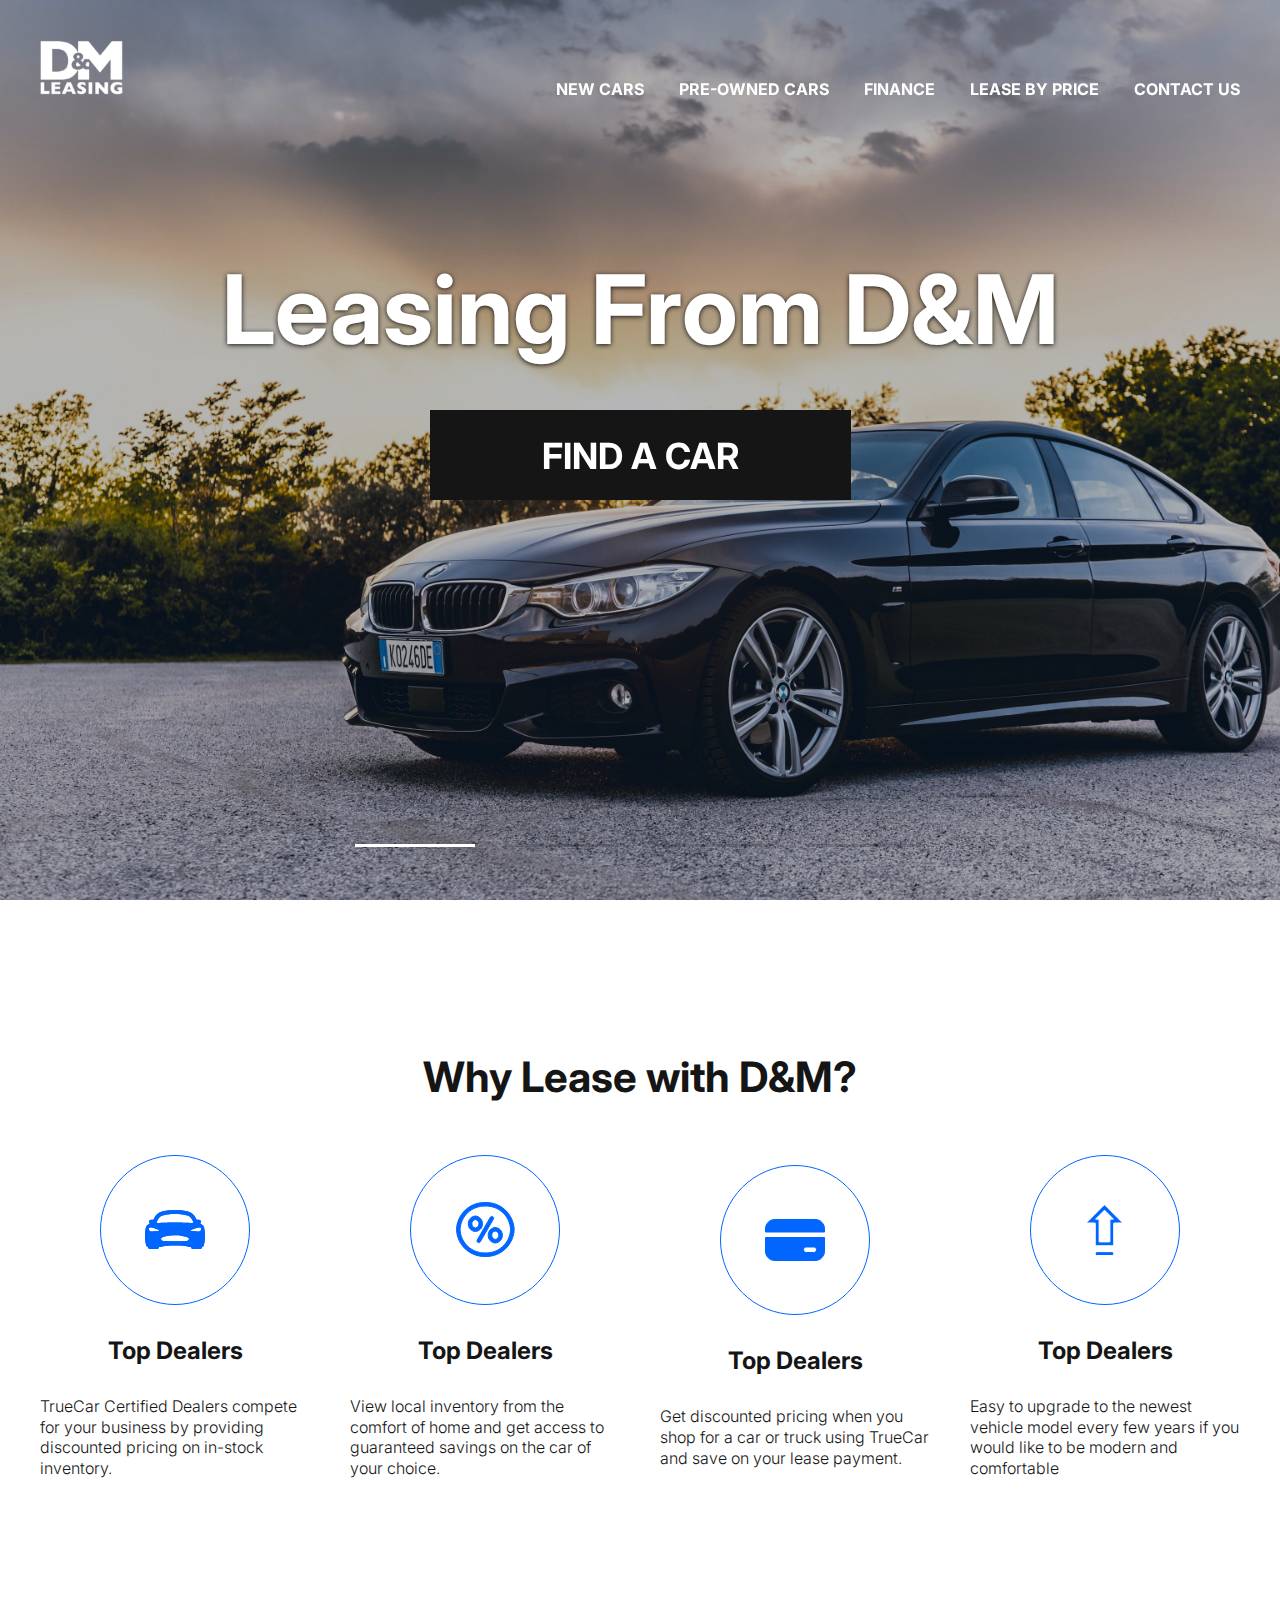
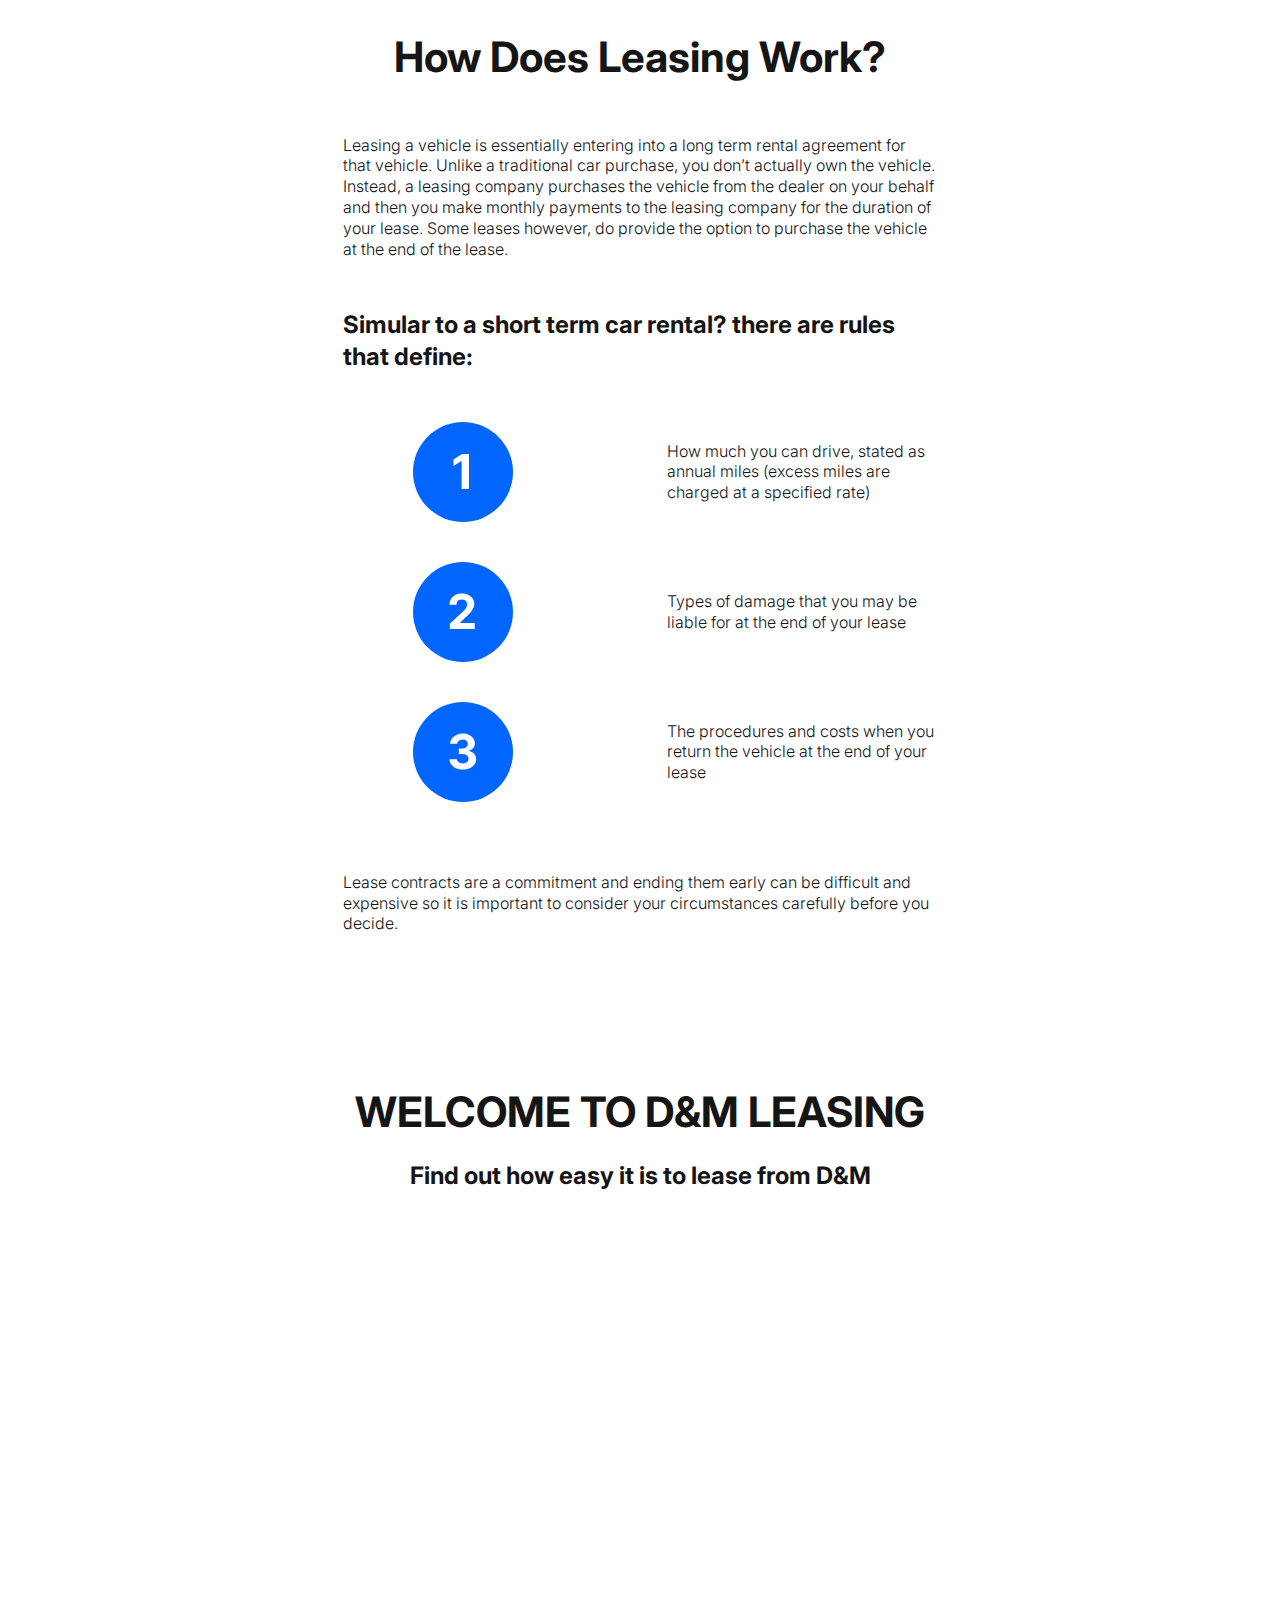
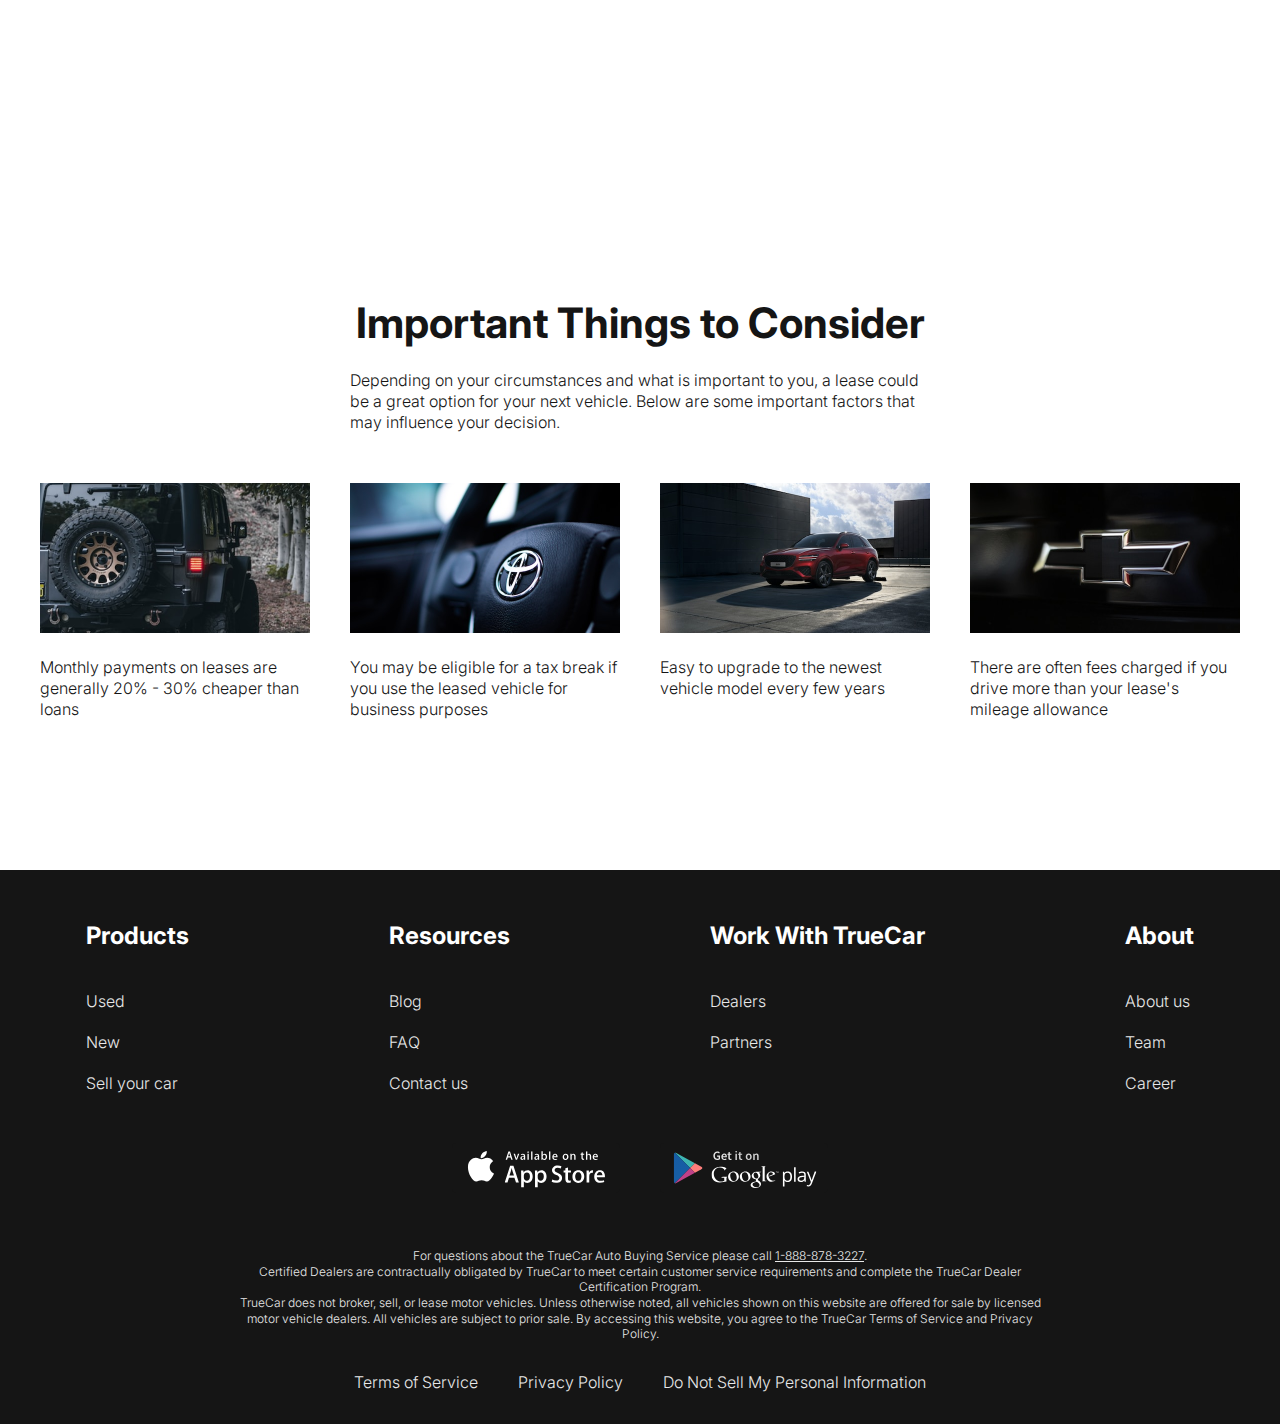
==== index.html @ 963451e2 "init layout" ====
<!DOCTYPE html>
<html lang="en">
<head>
    <meta charset="UTF-8">
    <meta name="viewport" content="width=device-width, initial-scale=1.0">
    <!-- slider CDN -->
    <link rel="stylesheet" href="https://cdn.jsdelivr.net/npm/swiper@11/swiper-bundle.min.css"/>
    <script src="https://cdn.jsdelivr.net/npm/swiper@11/swiper-bundle.min.js" defer></script>
    <!-- script -->
    <script src="./app.js" defer></script>
    <!-- css -->
    <link rel="stylesheet" href="./style.css">
    <!-- fonts -->
    <link rel="preconnect" href="https://fonts.googleapis.com">
    <link rel="preconnect" href="https://fonts.gstatic.com" crossorigin>
    <link href="https://fonts.googleapis.com/css2?family=Inter:wght@100..900&display=swap" rel="stylesheet">

    <title>Document</title>
</head>
<body>
    <div class="wrapper">
        <header class="header-main">
            <div class="header_container">
                <a href="/index.html" class="logo">
                    <img src="./images/main_logo.svg" alt="" class="logo__img">
                </a>
                <nav class="header_menu">
                    <ul class="menu__list">
                        <li class="menu__list_item"><a class="menu__list_link" href="./new_cars.html">New Cars</a></li>
                        <li class="menu__list_item"><a class="menu__list_link" href="#">Pre-Owned Cars</a></li>
                        <li class="menu__list_item"><a class="menu__list_link" href="#">Finance</a></li>
                        <li class="menu__list_item"><a class="menu__list_link" href="#">Lease by Price</a></li>
                        <li class="menu__list_item"><a class="menu__list_link" href="/contacts.html">Contact Us</a></li>
                    </ul>
                </nav>
            </div>
        </header>

        <div class="main_content">
            <section class="top">
                <div class="container">
                    <h1 class="title">Leasing From D&M</h1>
                    <a href="" class="top__link">FIND A CAR</a>
                </div>
            </section>
            <div class="slider">
                <div class="swiper">
                    <div class="swiper-wrapper">
                        <div class="slide1 swiper-slide" style="background-image: url(./images/slides/slide1.png);"></div>
                        <div class="slide1 swiper-slide" style="background-image: url(./images/slides/slide2.jpg);"></div>
                        <div class="slide1 swiper-slide" style="background-image: url(./images/slides/slide3.jpg);"></div>
                        <div class="slide1 swiper-slide" style="background-image: url(./images/slides/slide4.jpg);"></div>
                    </div>
                    <div class="swiper-pagination"></div>
                </div>
            </div>

            <div class="why_lease">
                <h1>Why Lease with D&M?</h1>
                <div class="why_lease__wrapper">
                    <div class="why_lease__card">
                        <img src="./images/why_lease_block/top_dealears_logo.svg" alt="">
                        <h2>Top Dealers</h2>
                        <p>TrueCar Certified Dealers compete for your business by providing discounted pricing on in-stock inventory.</p>
                    </div>
                    <div class="why_lease__card">
                        <img src="./images/why_lease_block/discounted_pricing_logo.svg" alt="">
                        <h2>Top Dealers</h2>
                        <p>View local inventory from the comfort of home and get access to guaranteed savings on the car of your choice.</p>
                    </div>
                    <div class="why_lease__card">
                        <img src="./images/why_lease_block/lower_payments_logo.svg" alt="">
                        <h2>Top Dealers</h2>
                        <p>Get discounted pricing when you shop for a car or truck using TrueCar and save on your lease payment.</p>
                    </div>
                    <div class="why_lease__card">
                        <img src="./images/why_lease_block/easy_upgrade_logo.svg" alt="">
                        <h2>Top Dealers</h2>
                        <p>Easy to upgrade to the newest vehicle model every few years if you would like to be modern and comfortable</p>
                    </div>
                </div>
            </div>
            <div class="how_it_works">
                <h1>How Does Leasing Work?</h1>
                <p class="how_it_works__main_text">
                    Leasing a vehicle is essentially entering into a long term rental agreement for that vehicle. Unlike a traditional car purchase, you don’t actually own the vehicle. Instead, a leasing company purchases the vehicle from the dealer on your behalf and then you make monthly payments to the leasing company for the duration of your lease. Some leases however, do provide the option to purchase the vehicle at the end of the lease.
                </p>
                <h2 class="how_it_works__steps_title">
                    Simular to a short term car rental? there are rules that define:
                </h2>
                <div class="how_it_works__steps_wrapper">
                    <div class="how_it_works__step">
                        <img src="./images/steps_block/step_one_logo.svg" alt="">
                        <p>How much you can drive, stated as annual miles (excess miles are charged at a specified rate)</p>
                    </div>
                    <div class="how_it_works__step">
                        <img src="./images/steps_block/step_two_logo.svg" alt="">
                        <p>Types of damage that you may be liable for at the end of your lease</p>
                    </div>
                    <div class="how_it_works__step">
                        <img src="./images/steps_block/step_three_logo.svg" alt="">
                        <p>The procedures and costs when you return the vehicle at the end of your lease</p>
                    </div>
                </div>
                <p class="how_it_works__end">
                    Lease contracts are a commitment and ending them early can be difficult and expensive so it is important to consider your circumstances carefully before you decide.
                </p>
            </div>
            <div class="welcome">
                <h1 class="welcome__title">WELCOME TO D&M LEASING</h1>
                <h2 class="welcome__subtitle">Find out how easy it is to lease from D&M</h2>
                <section class="welcome__video_preview">
                    <iframe width="1000" height="500" src="https://www.youtube.com/embed/63VWpOjjF20?si=GBwmnO1yNzbsvlfI&amp;controls=0" title="YouTube video player" frameborder="0" allow="accelerometer; autoplay; clipboard-write; encrypted-media; gyroscope; picture-in-picture; web-share" referrerpolicy="strict-origin-when-cross-origin" allowfullscreen></iframe>
                </section>
            </div>
            <div class="important_things">
                <h1 class="important_things__title">Important Things to Consider</h1>
                <p class="important_things__main_text">Depending on your circumstances and what is important to you, a lease could be a great option for your next vehicle. Below are some important factors that may influence your decision.</p>
                <div class="important_things__wrapper">
                    <div class="important_things__card">
                        <img src="./images/important_block/1st.png" alt="">
                        <p>Monthly payments on leases are generally 20% - 30% cheaper than loans</p>
                    </div>
                    <div class="important_things__card">
                        <img src="./images/important_block/2nd.png" alt="">
                        <p>You may be eligible for a tax break if you use the leased vehicle for business purposes</p>
                    </div>
                    <div class="important_things__card">
                        <img src="./images/important_block/3rd.png" alt="">
                        <p>Easy to upgrade to the newest vehicle model every few years</p>
                    </div>
                    <div class="important_things__card">
                        <img src="./images/important_block/4th.png" alt="">
                        <p>There are often fees charged if you drive more than your lease's mileage allowance</p>
                    </div>
                </div>
            </div>

        </div>
        <footer class="footer">
            <div class="footer_wrapper">
                <div class="frames">
                    <div class="frames__item">
                        <div class="frame__header">
                            <h2>Products</h2>
                        </div>
                        <div class="frame__content">
                            <ul>
                                <li class="footer__content_item">
                                    <a class="footer__menu-link" href="">Used</a>
                                </li>
                                <li class="footer__content_item">
                                    <a class="footer__menu-link" href="">New</a>
                                </li>
                                <li class="footer__content_item">
                                    <a class="footer__menu-link" href="">Sell your car</a>
                                </li>
                            </ul>
                        </div>
                    </div>
                    <div class="frames__item">
                        <div class="frame__header">
                            <h2>Resources</h2>
                        </div>
                        <div class="frame__content">
                            <ul>
                                <li class="footer__content_item">
                                    <a class="footer__menu-link" href="">Blog</a>
                                </li>
                                <li class="footer__content_item">
                                    <a class="footer__menu-link" href="">FAQ</a>
                                </li>
                                <li class="footer__content_item">
                                    <a class="footer__menu-link" href="">Contact us</a>
                                </li>
                            </ul>
                        </div>
                    </div>
                    <div class="frames__item">
                        <div class="frame__header">
                            <h2>Work With TrueCar</h2>
                        </div>
                        <div class="frame__content">
                            <ul>
                                <li class="footer__content_item">
                                    <a class="footer__menu-link" href="">Dealers</a>
                                </li>
                                <li class="footer__content_item">
                                    <a class="footer__menu-link" href="">Partners</a>
                                </li>
                            </ul>
                        </div>
                    </div>
                    <div class="frames__item">
                        <div class="frame__header">
                            <h2>About</h2>
                        </div>
                        <div class="frame__content">
                            <ul>
                                <li class="footer__content_item">
                                    <a class="footer__menu-link" href="">About us</a>
                                </li>
                                <li class="footer__content_item">
                                    <a class="footer__menu-link" href="">Team</a>
                                </li>
                                <li class="footer__content_item">
                                    <a class="footer__menu-link" href="">Career</a>
                                </li>
                            </ul>
                        </div>
                    </div>
                </div>
                <div class="download_box">
                    <a href="">
                        <img src="./images/phone_app/app_store.svg" alt="">
                    </a>
                    <a href="">
                        <img src="./images/phone_app/google_play.svg" alt="">
                    </a>
                </div>
                <div class="general_info">
                    <p>For questions about the TrueCar Auto Buying Service please call <a id="phone_number" href="">1-888-878-3227</a>.
                        <br>
                        Certified Dealers are contractually obligated by TrueCar to meet certain customer service requirements and complete the TrueCar Dealer Certification Program.
                        <br>
                        TrueCar does not broker, sell, or lease motor vehicles. Unless otherwise noted, all vehicles shown on this website are offered for sale by licensed motor vehicle dealers. All vehicles are subject to prior sale. By accessing this website, you agree to the TrueCar Terms of Service and Privacy Policy.
                    </p>
                </div>
                <div class="privacy_box">
                    <a href="">Terms of Service</a>
                    <a href="">Privacy Policy</a>
                    <a href="">Do Not Sell My Personal Information</a>
                </div>
            </div>
        </footer>
    </div>
</body>
</html>
---- style.css ----
/* init */

html{
    box-sizing: border-box;
}

button{
    cursor: pointer;
}

html, body{
    height: 100%;
}

*, *::after, a::before{
    box-sizing: inherit;
    margin:0;
    padding:0;
}

ul{
    list-style-type: none;
}

a{
    text-decoration: none;
    color: inherit;
}

body{
    font-family: Inter, sans-serif;
    font-size: 16px;
    color: white;
    font-weight: 300;
    line-height: 1.3;
}


.wrapper{
    min-height: 100%;
    display: flex;
    flex-direction: column;
    justify-content: space-between;
}


/* header */



.header-index{
    background-color: transparent;
}

.header{
    background-color: #151515;
    padding-bottom: 45px;
}

.header-main{
    position: absolute;
    top:0;
    left:0;
    width: 100%;
    z-index:6;
}

.header_container{
    max-width: 1220px;
    margin: 0 auto;
    padding: 0 10px;
    padding-top: 40px;
    display: flex;
    justify-content: space-between;
    align-items:flex-end
}

.menu__list{
    display: flex;
    gap: 35px;
}

.menu__list_link{
    text-transform: uppercase;
    font-weight: 700;
    transition: color 200ms ease-in-out;
}


.menu__list_link:hover{
    color: #0066FF;
}


/* footer */

.footer{
    padding-top: 50px;
    padding-bottom: 32px;
    background-color: #151515;
    width: 100%;
}


.frames{
    padding-bottom: 50px;
    display: flex;
    gap:200px;
    justify-content: center;
}

.frame__header h2{
    font-size: 24px;
    font-weight: 700;
    padding-bottom: 40px;
}

.frame__content{
    color: #E8E8E8;
    display: flex;
    flex-direction: column;
    gap: 20px;
}

.footer__menu-link{
    transition: color 200ms ease-in-out;
}


.footer__menu-link:hover{
    color: #0066FF;
}


.download_box{
    display: flex;
    justify-content: center;
    gap: 40px;
    padding-bottom: 50px;
}

.general_info{
    max-width: 806px;
    margin: 0 auto;
}

.general_info p{
    color: #E8E8E8;
    text-align: center;
    font-size: 12px;
    padding-bottom: 30px;
}

#phone_number{
    text-decoration: underline;
}

.privacy_box{
    color: #E8E8E8;
    display: flex;
    gap: 40px;
    justify-content: center;
}

.footer__content_item + .footer__content_item{
    padding-top: 20px;
}

/* main content */

.top{
    position: absolute;
    top:0;
    left:0;
    width: 100%;
    z-index:5;
}

.main_content{
    flex-grow: 1;
}

.container{
    color: white;
    text-align: center;
}

.title{
    padding-top: 247px;
    padding-bottom: 38px;
    text-shadow: 0 1px 5px #151515;
    font-size: 96px;
    font-weight: 700;
    user-select: none;
}

.top__link{
    display: inline-block;
    max-width: 430px;
    height: 90px;
    background-color: #151515;
    text-transform: uppercase;
    padding: 23px 112px;
    text-align: center;
    font-size: 36px;
    font-weight: 700;
}


/* slider */

.swiper-slide{
    height: 100vh;
    background-position: center;
    background-size: cover;
    background-repeat: no-repeat;
}

.swiper-pagination-bullet{
    width: 120px;
    border-radius: 0;
    height: 3px;
    background-color: #151515;
    margin: 0 15px !important;
}
.swiper-pagination-bullet-active{
    background-color: white;
}

.swiper-pagination{
    padding-bottom: 40px;
}

/* "Why Leasing with D&M?" block */

.why_lease{
    margin: 150px auto;
    max-width: 1200px;
    min-height: 430px;
    color: #151515;
}

.why_lease h1{
    text-align: center;
    padding-bottom: 50px;
    font-size:42px;
}

.why_lease__wrapper{
    display: flex;
    justify-content: space-between;
    gap:40px;
}

.why_lease__card{
    display: flex;
    flex-direction: column;
    justify-content: center;
    max-width: 270px;
}

.why_lease__card img{
    width: 150px;
    margin: 0 auto;
}

.why_lease__card h2{
    text-align: center;
    text-transform: capitalize;
    margin: 30px 0;
}

.why_lease__card p{
    color: #151515;
}


/* "How does Leasing Work?" block */

.how_it_works{
    min-height: 905px;
    max-width: 594px;
    margin: 0 auto;
    margin-bottom: 150px;
    color: #151515;
}

.how_it_works h1{
    text-align: center;
    text-transform: capitalize;
    font-size: 42px;
}

.how_it_works__main_text{
    padding: 50px 0;
}

.how_it_works__steps_wrapper{
    padding: 50px 0 70px 0;
    margin-left: 70px;
    display: flex;
    flex-direction: column;
    gap:40px;
}

.how_it_works__step{
    display: flex;
    justify-content: space-between;
    align-items: center;
    width: 100%;
}

.how_it_works__step img{
    width:100px;
}

.how_it_works__step p{
    max-width: 270px;
}


/* welcome block */


.welcome{
    margin: 0 auto;
    max-width: 1000px;
    color: #151515;
    margin-bottom: 150px;
}

.welcome__title{
    font-size: 42px;
    text-align: center;
    text-transform: uppercase;
    margin-bottom: 20px;
}

.welcome__subtitle{
    text-align: center;
    margin-bottom: 50px;
}

.welcome__video_preview{
    width: 100%;
}

/* important things block */

.important_things{
    margin: 0 auto;
    margin-bottom: 150px;
    max-width: 1200px;
    color: #151515;
}

.important_things__title{
    font-size: 42px;
    text-align: center;
    margin-bottom: 20px;
}

.important_things__main_text{
    margin: 0 auto;
    margin-bottom: 50px;
    max-width: 580px;
}

.important_things__wrapper{
    display: flex;
    gap:40px;
}

.important_things__card{
    max-width: 270px;
}

.important_things__card img{
    margin-bottom: 20px;
}


/* II. CONTACTS PAGE */

/* "Contact Form" block */
.contact_form__wrapper{
    margin: 0 auto;
    margin-top: 100px;
    color: #151515;
    max-width: 935px;
    display: flex;
    flex-direction: column;
    align-items: center;
}

.contact_form__title{
    text-transform: capitalize;
    text-align: center;
}

.contact_form__subtitle{
    margin: 20px 0 50px 0;
}

.contact_form__userdata_wrapper{
    display: flex;
    gap: 40px;
    justify-content: center;
    margin-bottom: 50px;
}

.contact_form__userdata_wrapper input{
    padding: 18px 20px 18px;
    width: 270px;
    min-height: 57px;
}

.contact_form__user_message textarea{
    padding: 28px 20px;
    width: 580px;
    min-height: 300px;
    resize: none;
}

.contact_form__user_message textarea,.contact_form__userdata_wrapper input{
    border-radius: 0;
    border: 1px solid #151515;
    outline:none;
    transition: all 200ms ease-in-out;
}

.contact_form__user_message textarea:focus,.contact_form__userdata_wrapper input:focus{
    border-color: #0066FF;
}

.contact_form{
    display: flex;
    flex-direction: column;
    align-items: center;
}

.contact_form button{
    text-transform: uppercase;
    margin-top: 50px;
    width: 185px;
    height: 50px;
    background-color: #151515;
    color: white;
    border: none;
    
}

.contact_form button, .show_more_news_button{
    transition: color 200ms ease-in-out;
}


.contact_form button:hover, .show_more_news_button:hover{
    color: #0066FF;
}

/* news block */
.news_block{
    margin: 0 auto;
    display: flex;
    justify-content: center;
    gap: 40px;
    color: #151515;
}

.news_block__card{
    max-width: 580px;
}


.news_block__footer{
    margin-top: 30px;
    display: flex;
    justify-content: space-between;
}

.news_block__footer h2{
    font-size: 22px;
}

.news_block__footer__button{
    width: 80px;
    height: 29px;
    color: white;
    background-color: #0066FF;
    border: none;
}

.news_block__wrapper{
    display: flex;
    flex-direction: column;
    align-items: center;
    margin: 150px 0 150px;
}

.show_more_news_button{
    margin-top: 70px;
    background-color: #151515;
    border:none;
    color: white;
    width: 223px;
    height: 47px;
}

/* III. Catolog Page */

/* catalog block */
.catalog_wrapper{
    margin-top: 100px;
    color: #151515;
    display: flex;
    flex-direction: column;
    align-items: center;

}

.catalog__title{
    font-size: 48px;
    font-weight: 700;
    margin-bottom: 50px;
}

.catalog__vehicle_list{
    display: flex;
    gap: 80px;
    margin-bottom: 100px;
}

.catalog_vehicle_tab_link{
    font-weight: 700;
    transition: all 200ms ease-in-out;
}

.catalog_vehicle_tab_link:hover{
    color: #0066FF;
}

.catalog__vehicle_catalog{
    max-width: 1200px;
    min-height: 1262px;
    display: grid;
    grid-template-columns: repeat(4,1fr);
    gap: 100px 40px;
}

.car_card{
    display: flex;
    flex-direction: column;
    align-items: center;
    max-height: 354px;
    justify-content: space-between;
    border: 1px solid #0066FF;
}

.car_card__image{
    width: 270px;
    height: 170px;
}

.car_card__link{
    text-align: center;
    width: 100%;
    color: #0066FF;
    border-top: 1px solid #0066FF;
}
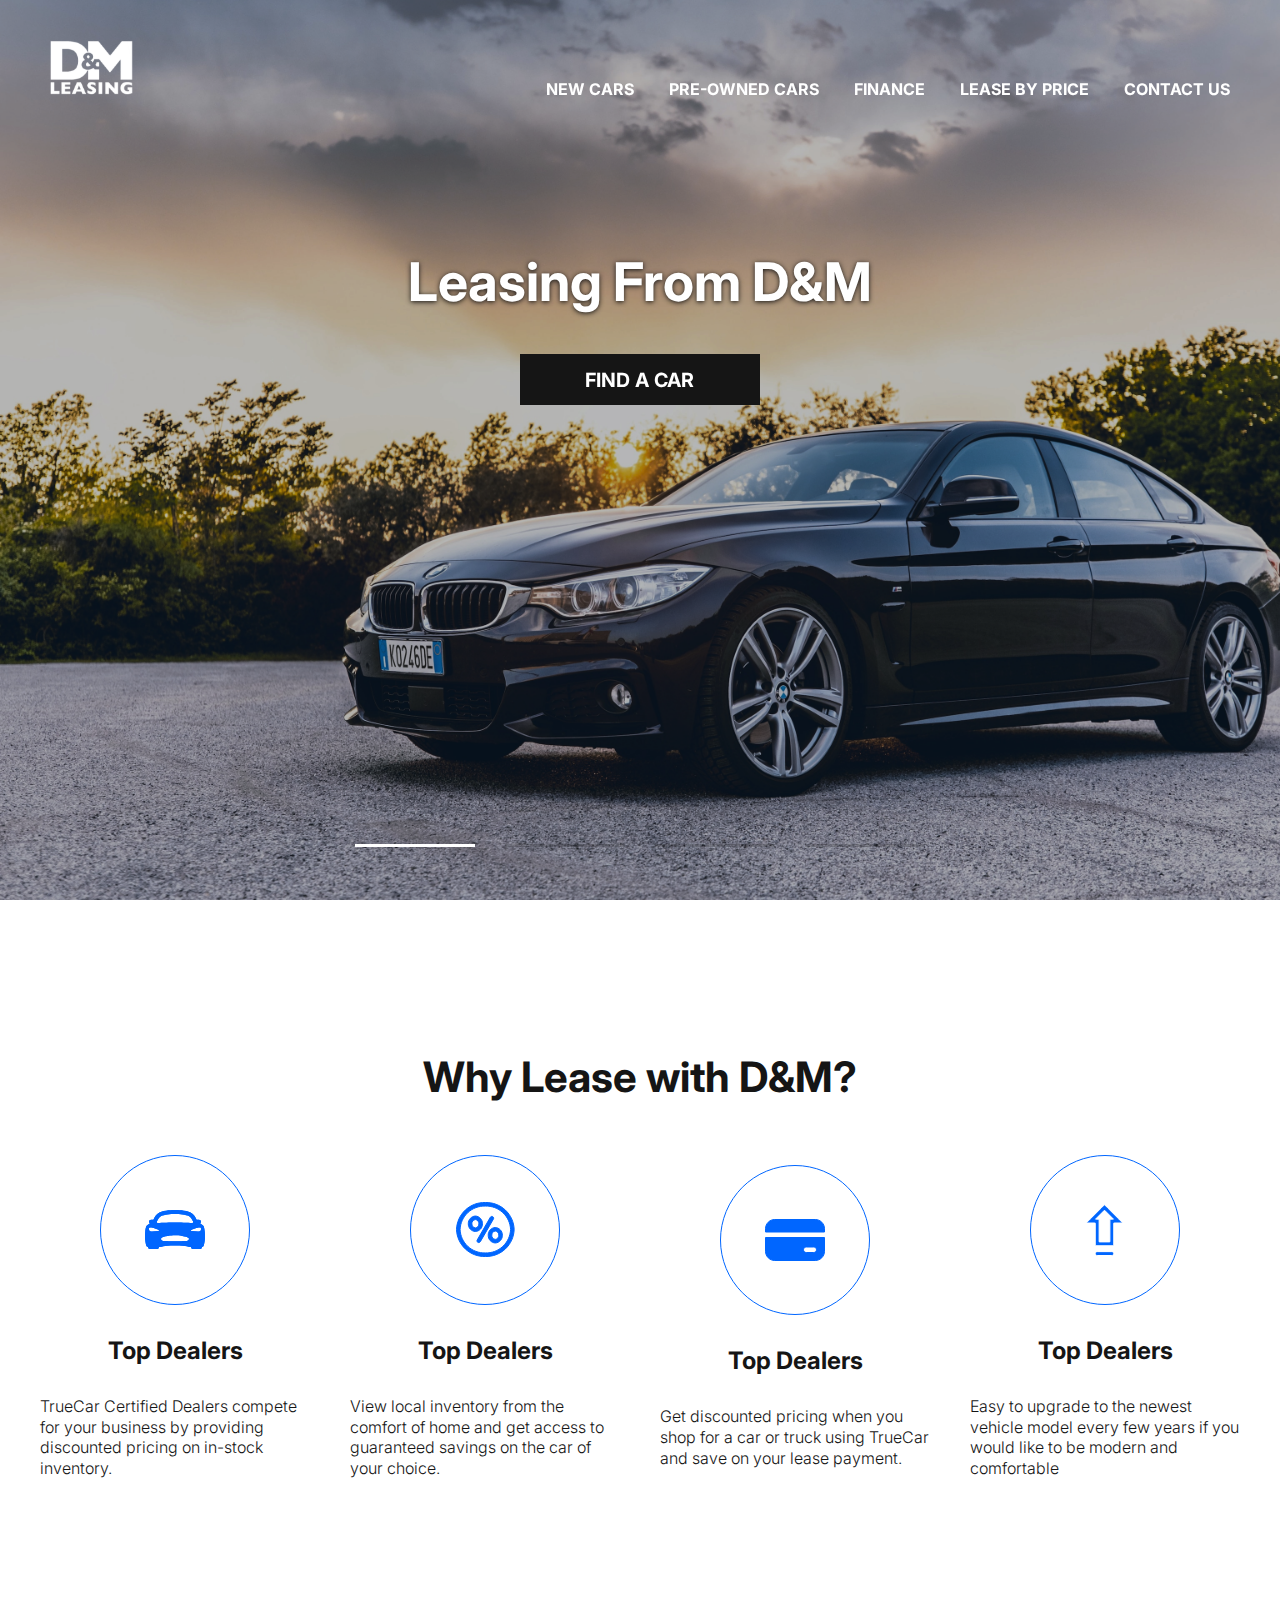
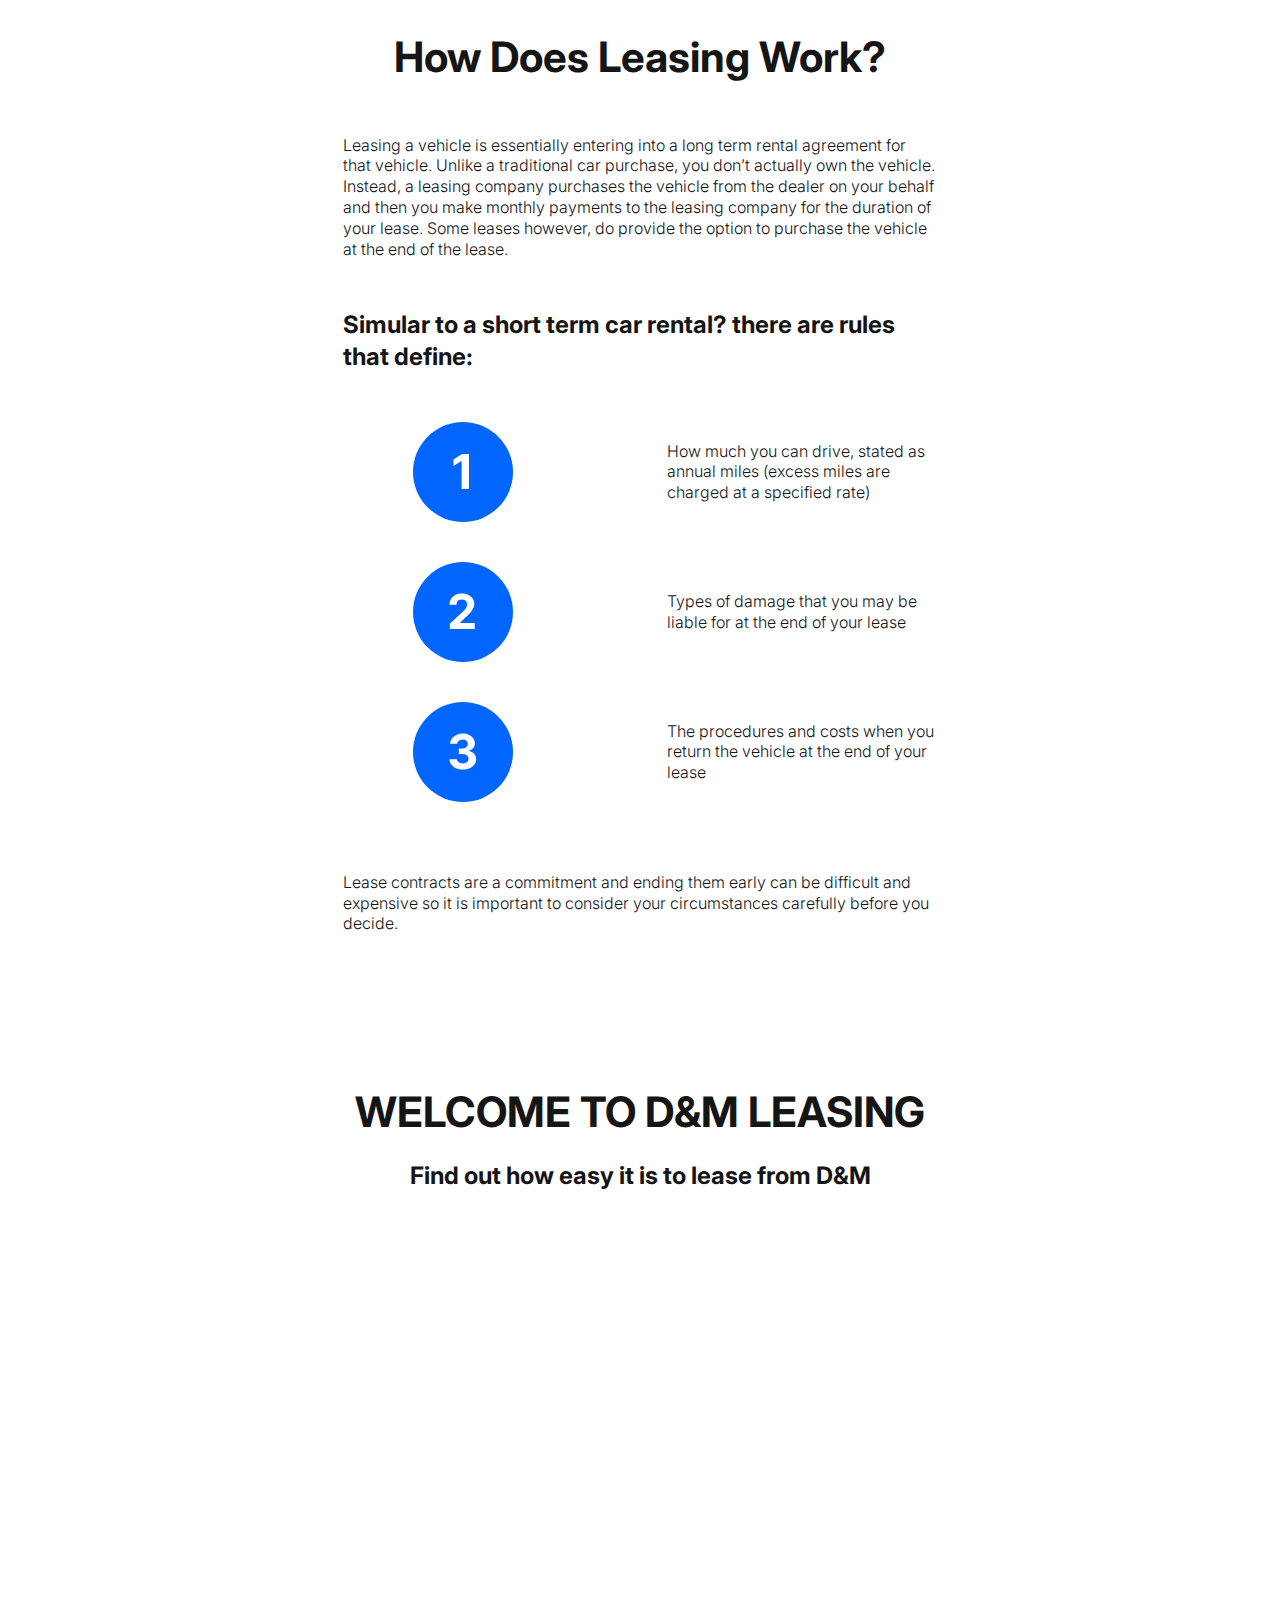
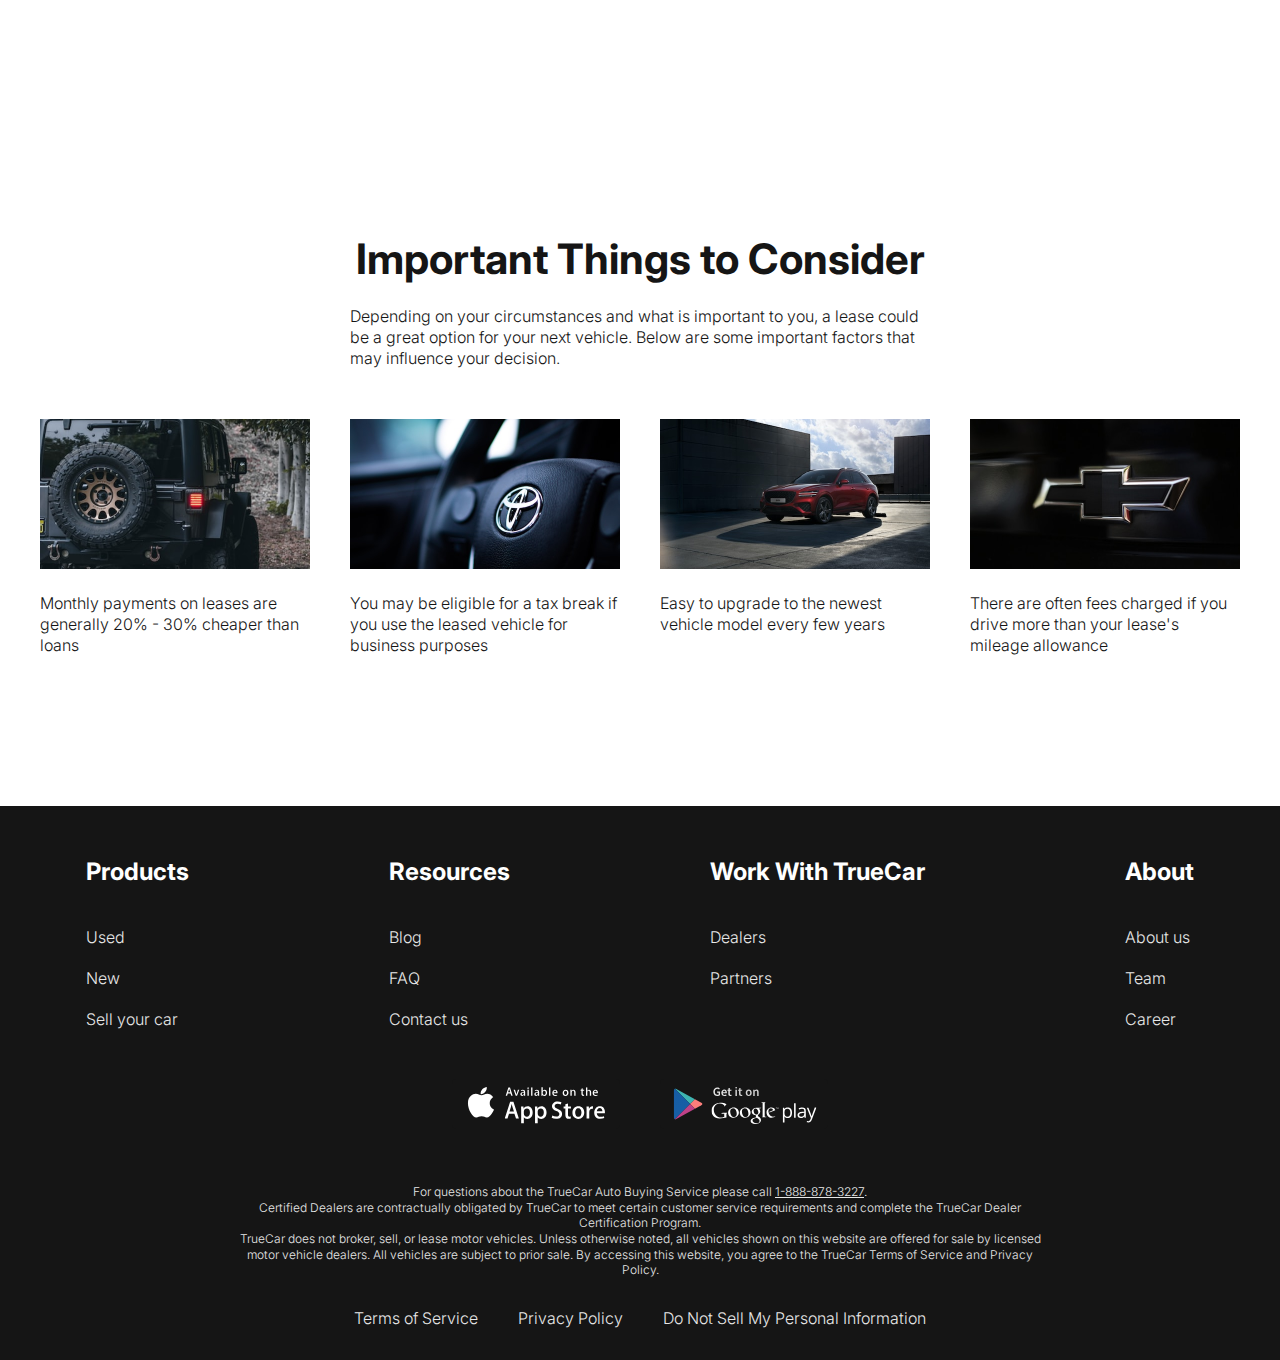
==== commit 0a16f101: "Added addaptive layout for index.html page" ====
--- a/index.html
+++ b/index.html
@@ -14,7 +14,8 @@
     <link rel="preconnect" href="https://fonts.googleapis.com">
     <link rel="preconnect" href="https://fonts.gstatic.com" crossorigin>
     <link href="https://fonts.googleapis.com/css2?family=Inter:wght@100..900&display=swap" rel="stylesheet">
-
+    <!-- icons -->
+    <link href='https://unpkg.com/boxicons@2.1.4/css/boxicons.min.css' rel='stylesheet'>
     <title>Document</title>
 </head>
 <body>
@@ -25,7 +26,20 @@
                     <img src="./images/main_logo.svg" alt="" class="logo__img">
                 </a>
                 <nav class="header_menu">
+                    <button class="header_menu__burger_open_button"><i class='bx bx-menu'></i></button>
                     <ul class="menu__list">
+                        <li class="menu__list_item"><a class="menu__list_link" href="./new_cars.html">New Cars</a></li>
+                        <li class="menu__list_item"><a class="menu__list_link" href="#">Pre-Owned Cars</a></li>
+                        <li class="menu__list_item"><a class="menu__list_link" href="#">Finance</a></li>
+                        <li class="menu__list_item"><a class="menu__list_link" href="#">Lease by Price</a></li>
+                        <li class="menu__list_item"><a class="menu__list_link" href="/contacts.html">Contact Us</a></li>
+                    </ul>
+                </nav>
+            </div>
+            <div class="header_container__burger_menu">
+                <button class="header_menu__burger_close_button"><i class='bx bx-x'></i></button>
+                <nav class="burger_menu__nav">
+                    <ul class="burger_menu__list">
                         <li class="menu__list_item"><a class="menu__list_link" href="./new_cars.html">New Cars</a></li>
                         <li class="menu__list_item"><a class="menu__list_link" href="#">Pre-Owned Cars</a></li>
                         <li class="menu__list_item"><a class="menu__list_link" href="#">Finance</a></li>
--- a/style.css
+++ b/style.css
@@ -1,3 +1,7 @@
+:root{
+    --index: calc(1vh + 1vw);
+}
+
 /* init */
 
 html{
@@ -25,7 +29,10 @@
 a{
     text-decoration: none;
     color: inherit;
-}
+    transition: all 200ms ease-in-out;
+}
+
+
 
 body{
     font-family: Inter, sans-serif;
@@ -45,6 +52,53 @@
 
 
 /* header */
+.header_menu__burger_open_button{
+    display: none;
+}
+
+
+.header_container__burger_menu{
+    padding: 50px 20px;
+    position: absolute;
+    top:0;
+    left:0;
+    width: 100%;
+    height: 100vh;
+    background-color: #151515;
+    transition: all 500ms cubic-bezier(0.325, 0.000, 0.000, 1.020);
+    transform: translateY(-100vh);
+}
+
+.burger_menu__list{
+    display: flex;
+    flex-direction: column;
+    gap: 15px;
+}
+
+.burger_menu__list{
+    font-size: 20px
+}
+
+.header_menu__burger_close_button{
+    position: absolute;
+    color:white;
+    outline:none;
+    border:none;
+    background-color: transparent;
+    font-size: 40px;
+    top:10px;
+    right:5px;
+    cursor:pointer;
+}
+
+
+.header_menu{
+    position: relative;
+}
+
+.header_menu__burger_button{
+    display: none;
+}
 
 
 
@@ -66,6 +120,7 @@
 }
 
 .header_container{
+    position: relative;
     max-width: 1220px;
     margin: 0 auto;
     padding: 0 10px;
@@ -160,6 +215,11 @@
     display: flex;
     gap: 40px;
     justify-content: center;
+}
+
+
+.privacy_box a:hover{
+    color: #0066FF
 }
 
 .footer__content_item + .footer__content_item{
@@ -189,20 +249,21 @@
     padding-top: 247px;
     padding-bottom: 38px;
     text-shadow: 0 1px 5px #151515;
-    font-size: 96px;
+    font-size: calc(var(--index)*2.45);
     font-weight: 700;
     user-select: none;
 }
 
 .top__link{
     display: inline-block;
-    max-width: 430px;
-    height: 90px;
+    width: calc(var(--index)*11);
+    height: calc(var(--index)*2.3);
     background-color: #151515;
     text-transform: uppercase;
-    padding: 23px 112px;
-    text-align: center;
-    font-size: 36px;
+    /* padding: 23px 112px; */
+    padding: calc(var(--index)*0.6) calc(var(--index)*2.7);
+    text-align: center;
+    font-size: calc(var(--index)*0.9);
     font-weight: 700;
 }
 
@@ -247,8 +308,8 @@
 }
 
 .why_lease__wrapper{
-    display: flex;
-    justify-content: space-between;
+    display: grid;
+    grid-template-columns: repeat(4,1fr);
     gap:40px;
 }
 
@@ -345,6 +406,11 @@
     width: 100%;
 }
 
+.welcome__video_preview iframe{
+    width: 100%;
+    height: calc(var(--index)*20);
+}
+
 /* important things block */
 
 .important_things{
@@ -367,12 +433,13 @@
 }
 
 .important_things__wrapper{
-    display: flex;
+    display: grid;
+    grid-template-columns: repeat(4, 1fr);
     gap:40px;
 }
 
 .important_things__card{
-    max-width: 270px;
+    width: 270px;
 }
 
 .important_things__card img{
@@ -568,3 +635,113 @@
     color: #0066FF;
     border-top: 1px solid #0066FF;
 }
+
+
+/* IV. Adaptive Layout */
+
+@media (max-width: 1240px) {
+    .important_things__wrapper{
+        grid-template-columns: repeat(2, 1fr);
+        justify-items: center;
+        width: 600px;
+        margin: 0 auto;
+    }
+
+    .frames{
+        gap:100px;
+    }
+
+    .welcome__video_preview{
+        padding: 0 20px;
+    }
+
+    .why_lease__wrapper{
+        flex-direction: column;
+        align-items: center;
+    }
+
+    .swiper-pagination-bullet{
+        width: 50px;
+    }
+
+    .why_lease__wrapper{
+        grid-template-columns: repeat(2,1fr);
+        justify-items: center;
+        margin: 0 200px;
+    }
+}
+
+
+@media (max-width: 1000px) {
+    .important_things__wrapper{
+        grid-template-columns: repeat(1, 1fr);
+        justify-items: center;
+        width: 300px;
+    }
+
+    .frames{
+        flex-direction: column;
+        gap:50px;
+    }
+    .frames__item{
+        text-align: center;
+    }
+
+    .general_info{
+        margin: 0 20px;
+    }
+
+    .download_box, .privacy_box{
+        flex-direction: column;
+        align-items: center;
+    }
+
+    .why_lease__wrapper{
+        grid-template-columns: repeat(1,1fr);
+        justify-items: center;
+        margin: 0;
+    }
+
+    .why_lease__card p{
+        text-align: center;
+    }
+
+    .how_it_works__step{
+        flex-direction: column;
+        gap:20px;
+        text-align: center;
+    }
+
+    .how_it_works__steps_wrapper{
+        margin-left: 0px;
+    }
+}
+
+@media (max-width: 650px){
+    .important_things p, .how_it_works{
+        margin-left: 20px;
+        margin-right: 20px; 
+    }
+}
+
+@media (max-width:1315px){
+    .header_container{
+        margin: 0 40px;
+    }
+}
+
+@media (max-width: 940px){
+    .menu__list{
+        display: none;
+    }
+
+    .header_menu__burger_open_button{
+        display: contents;
+        font-size: 30px;
+        color: white;
+    }
+
+    .how_it_works__main_text, .how_it_works__end, .important_things__main_text{
+        text-align: center;
+    }
+}